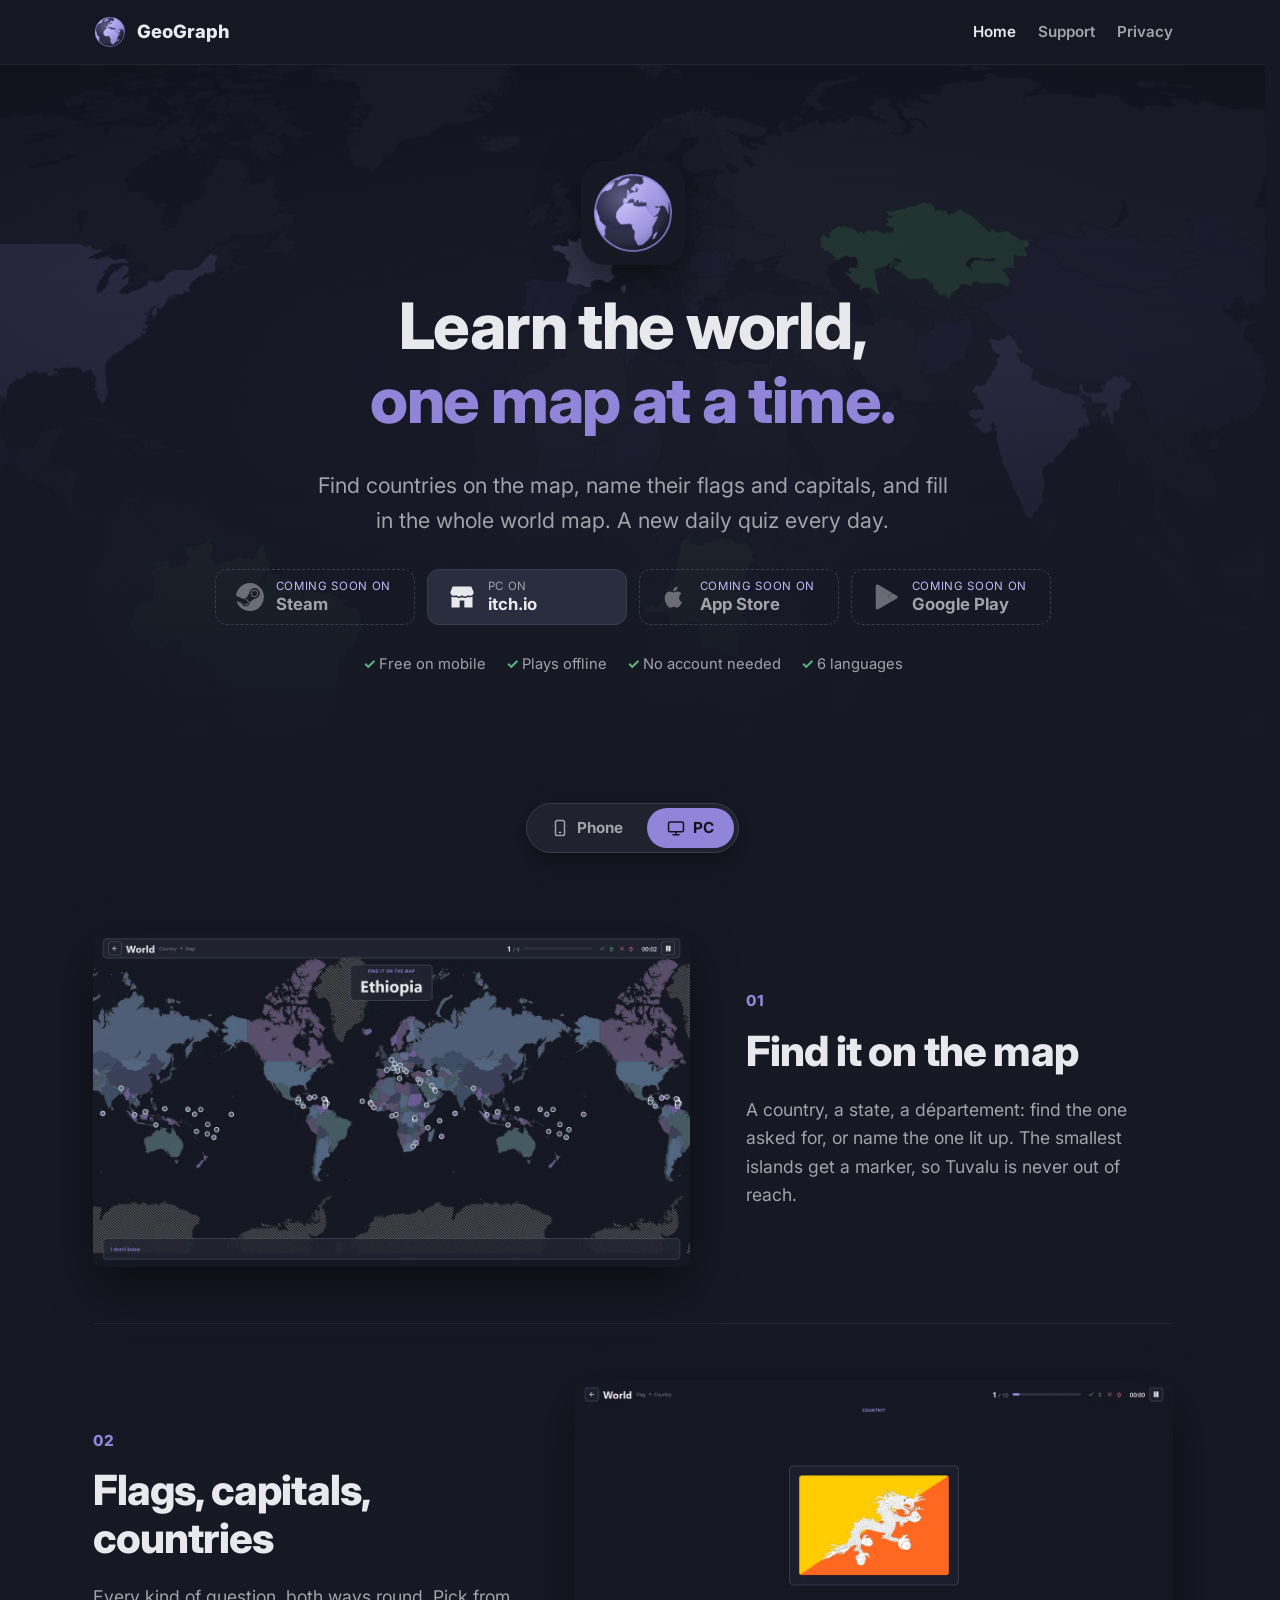
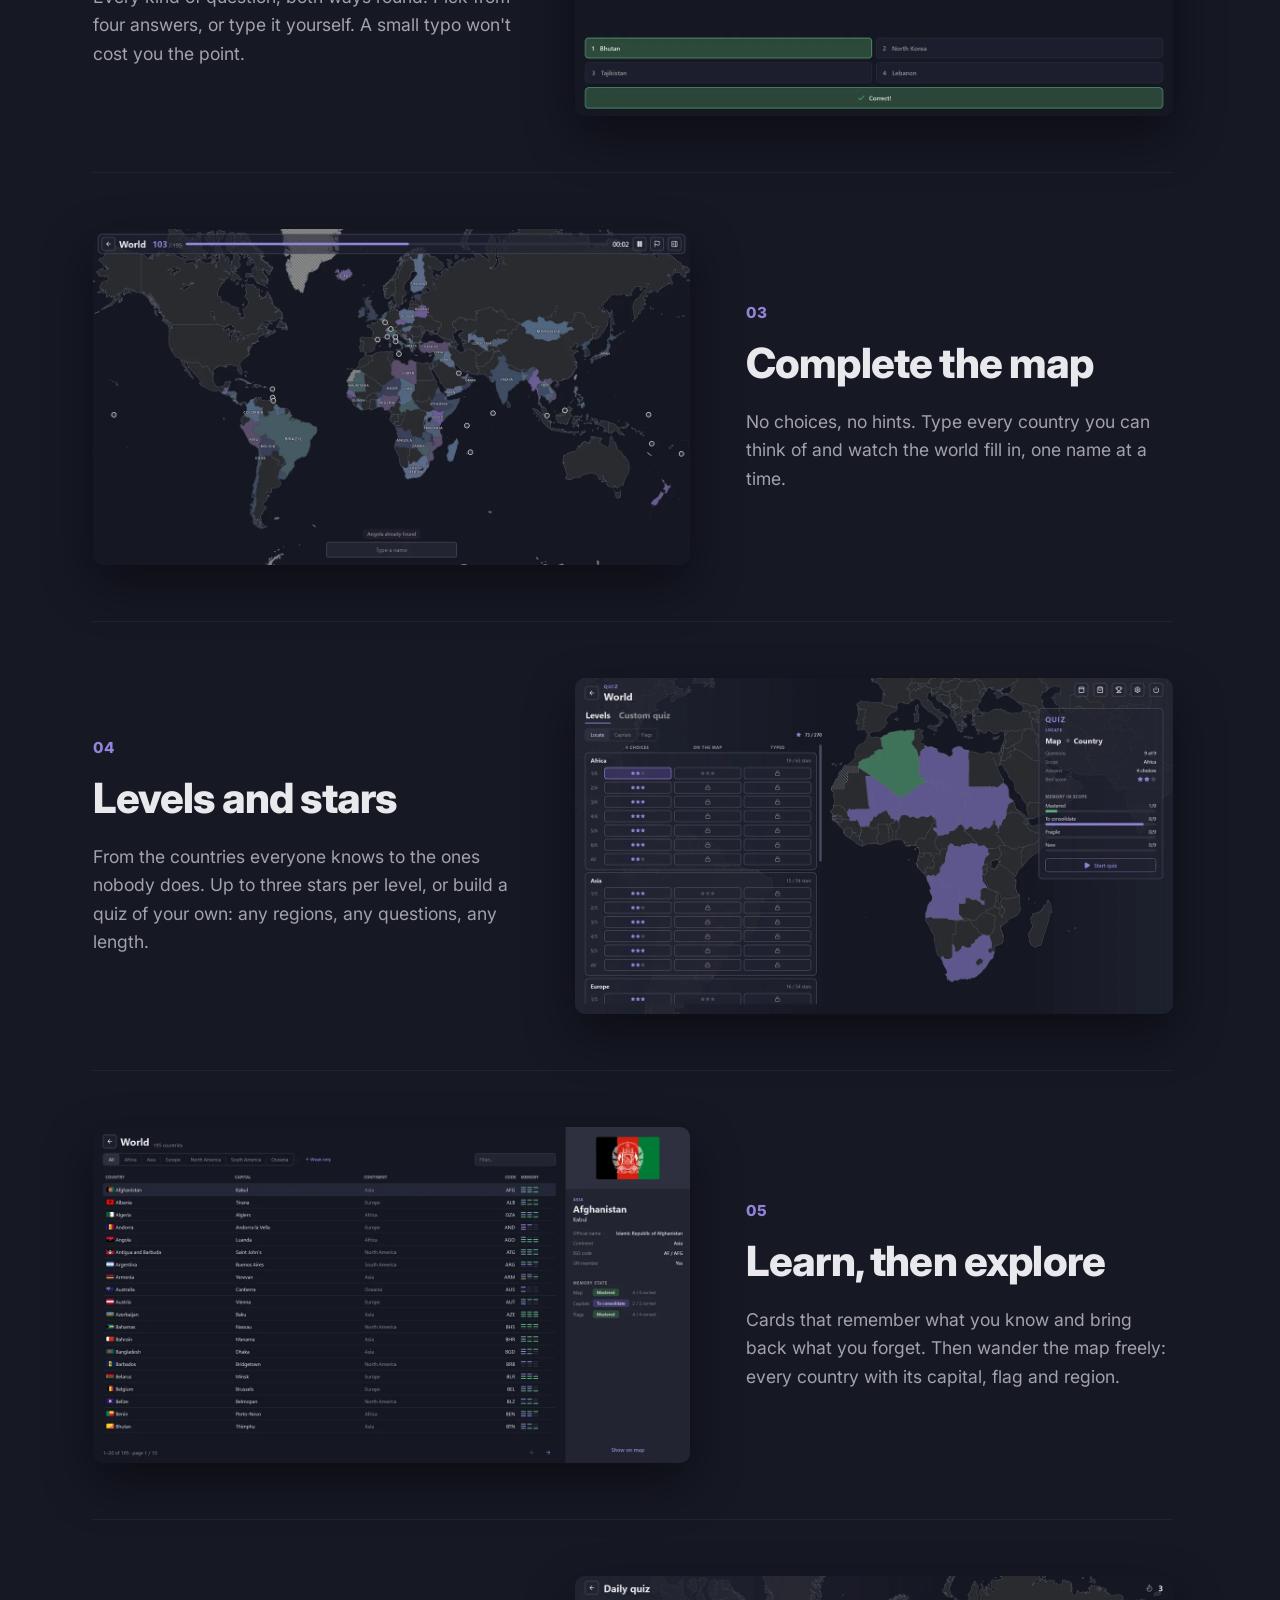
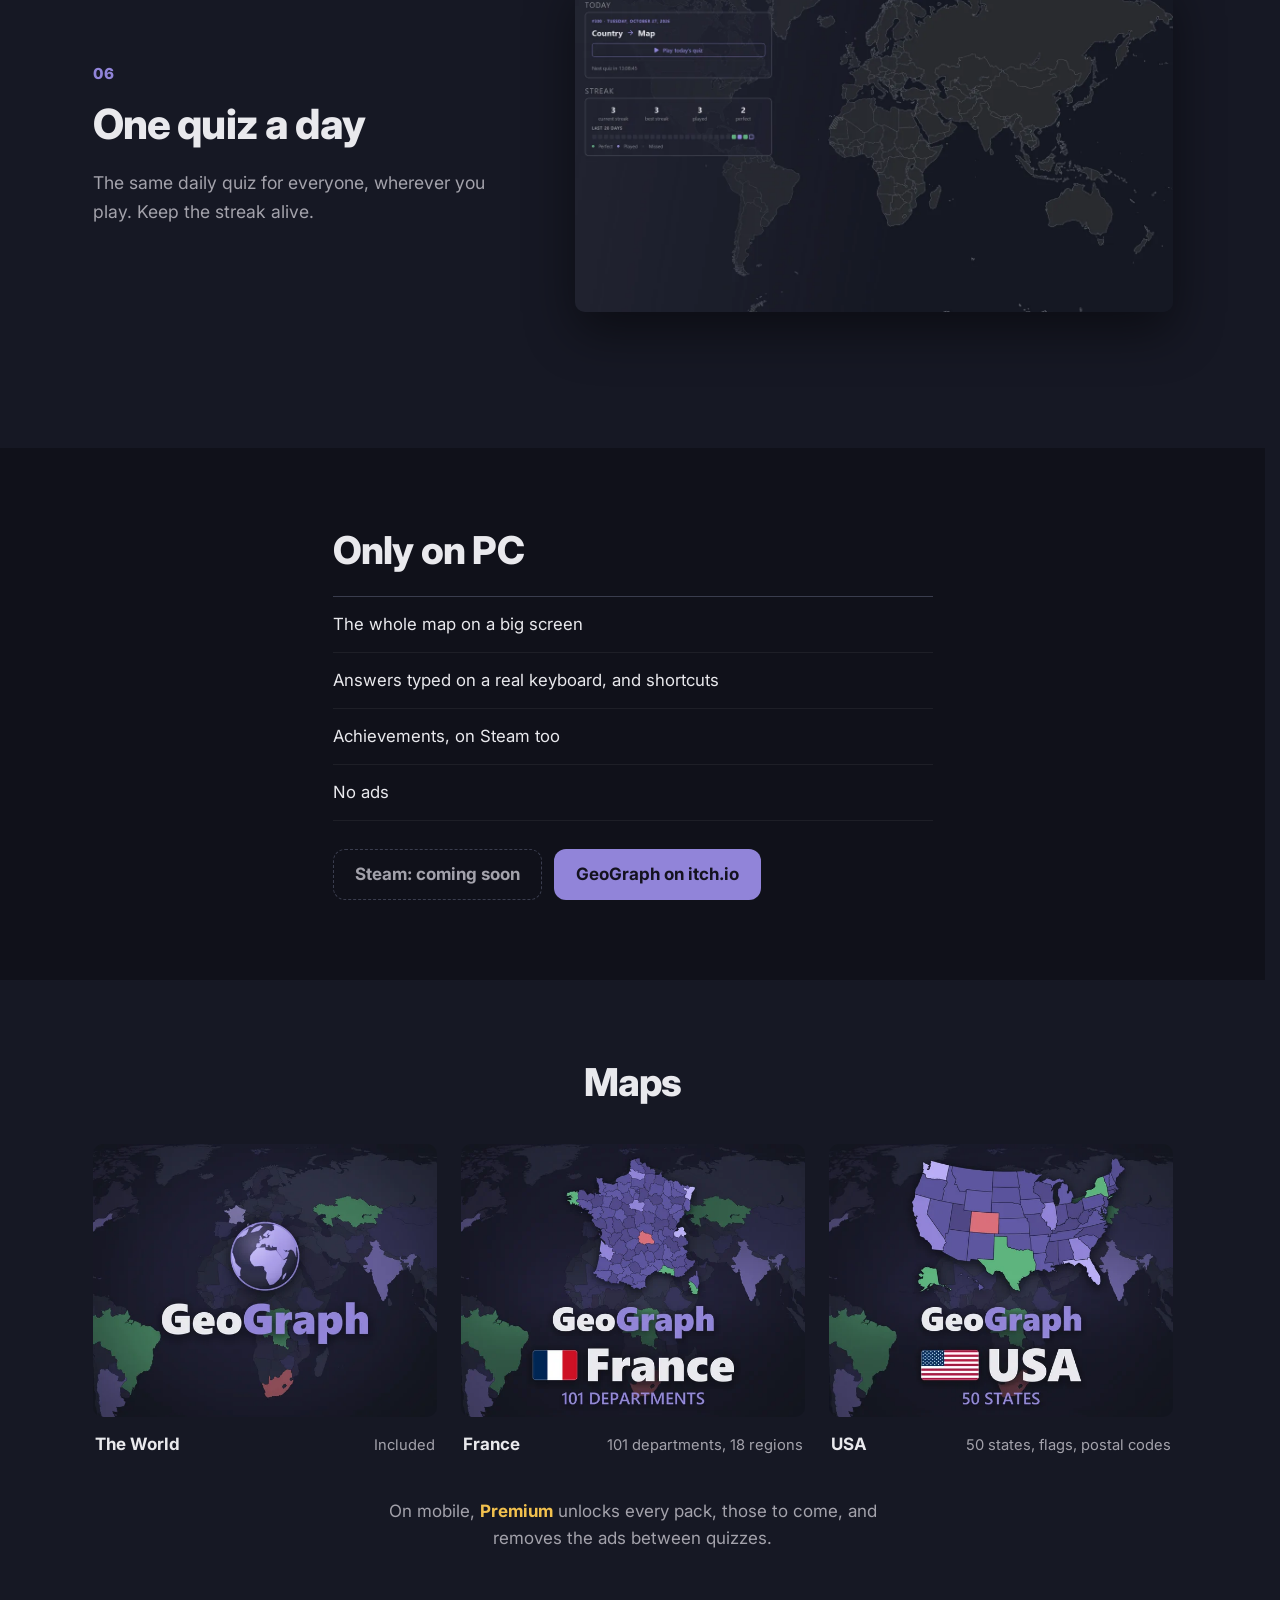
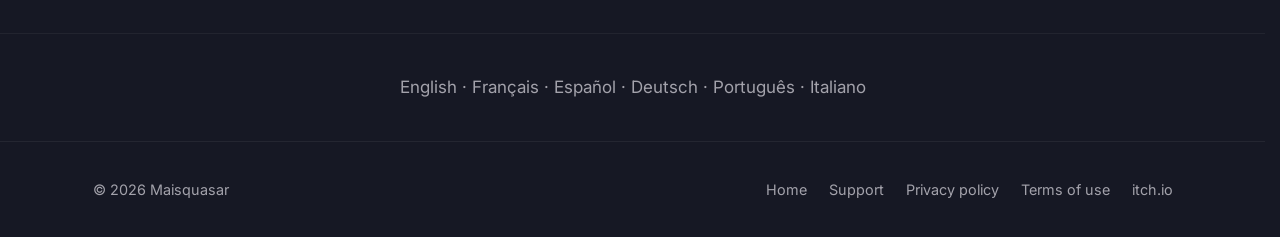
==== index.html @ 3bd350b2 "[Add] Website: home, support, privacy, terms and 404 pages, store buttons read from assets/data/plat" ====
<!doctype html>
<html lang="en" data-view="phone">
<head>
  <meta charset="utf-8">
  <meta name="viewport" content="width=device-width, initial-scale=1">
  <title>GeoGraph: Geography Quiz</title>
  <meta name="description" content="GeoGraph is a geography quiz game: find countries on the map, name their flags and capitals, and fill in the whole world map. On iPhone, iPad, Android and PC.">
  <link rel="canonical" href="https://geograph-game.github.io/">
  <meta property="og:type" content="website">
  <meta property="og:title" content="GeoGraph: Geography Quiz">
  <meta property="og:description" content="Find countries on the map, name their flags and capitals, and fill in the whole world map. A new daily quiz every day!">
  <meta property="og:url" content="https://geograph-game.github.io/">
  <meta property="og:image" content="https://geograph-game.github.io/assets/img/og.png">
  <meta name="twitter:card" content="summary_large_image">
  <meta name="theme-color" content="#161824">
  <link rel="icon" href="assets/img/icon.svg" type="image/svg+xml">
  <link rel="icon" href="assets/img/icon-32.png" sizes="32x32" type="image/png">
  <link rel="apple-touch-icon" href="assets/img/icon-180.png">
  <link rel="preconnect" href="https://fonts.googleapis.com">
  <link rel="preconnect" href="https://fonts.gstatic.com" crossorigin>
  <link href="https://fonts.googleapis.com/css2?family=Inter:wght@400;600;700;800&display=swap" rel="stylesheet">
  <link rel="stylesheet" href="assets/css/style.css">
  <script>
    (function () {
      var v;
      try { v = localStorage.getItem("view"); } catch (e) {}
      if (v !== "phone" && v !== "pc") v = matchMedia("(pointer: coarse)").matches ? "phone" : "pc";
      document.documentElement.dataset.view = v;
    })();
  </script>
  <script type="application/ld+json">
  {
    "@context": "https://schema.org",
    "@type": "SoftwareApplication",
    "name": "GeoGraph: Geography Quiz",
    "applicationCategory": "EducationalApplication",
    "operatingSystem": "iOS, Android, Windows",
    "offers": { "@type": "Offer", "price": "0", "priceCurrency": "USD" },
    "author": { "@type": "Person", "name": "Maisquasar" }
  }
  </script>
</head>
<body>

<header class="site-header">
  <div class="wrap">
    <a class="brand" href="index.html"><img src="assets/img/icon.svg" alt="" width="34" height="34">GeoGraph</a>
    <nav class="nav">
      <a href="index.html" aria-current="page">Home</a>
      <a href="support.html">Support</a>
      <a href="privacy.html">Privacy</a>
    </nav>
  </div>
</header>

<main>
  <section class="hero">
    <div class="wrap">
      <img class="hero-icon" src="assets/img/icon-512.png" alt="GeoGraph icon" width="104" height="104">
      <h1>Learn the world,<br><span class="accent">one map at a time.</span></h1>
      <p class="lead">Find countries on the map, name their flags and capitals, and fill in the whole world map. A new daily quiz every day.</p>
      <div class="stores">
        <a class="store-btn soon" data-platform="appstore" aria-disabled="true">
          <svg viewBox="0 0 24 24" aria-hidden="true"><path d="M16.37 12.6c-.02-2.3 1.88-3.4 1.96-3.46-1.07-1.56-2.73-1.78-3.32-1.8-1.41-.14-2.76.83-3.48.83-.72 0-1.82-.81-3-.79-1.54.02-2.96.9-3.76 2.28-1.6 2.78-.41 6.9 1.15 9.16.76 1.1 1.67 2.34 2.86 2.3 1.15-.05 1.58-.74 2.97-.74 1.38 0 1.77.74 2.98.72 1.23-.02 2.01-1.12 2.76-2.23.87-1.28 1.23-2.52 1.25-2.58-.03-.01-2.4-.92-2.42-3.65zM14.1 5.86c.63-.77 1.06-1.83.94-2.89-.91.04-2.01.61-2.67 1.37-.58.67-1.1 1.76-.96 2.8 1.02.08 2.06-.52 2.69-1.28z"/></svg>
          <span><small data-soon="Coming soon on" data-live="Download on the">Coming soon on</small><strong>App Store</strong></span>
        </a>
        <a class="store-btn soon" data-platform="googleplay" aria-disabled="true">
          <svg viewBox="0 0 24 24" aria-hidden="true"><path d="M3.6 1.8c-.3.3-.4.7-.4 1.2v18c0 .5.1.9.4 1.2l.1.1L13.8 12.2v-.2L3.7 1.7l-.1.1zm13.6 13.8-3.4-3.4v-.2l3.4-3.4.1.1 4 2.3c1.1.6 1.1 1.7 0 2.3l-4 2.3h-.1zm-.1.1L13.7 12.3 3.6 22.3c.4.4 1 .4 1.7.1l11.8-6.7M17.1 8.3 5.3 1.6c-.7-.4-1.3-.3-1.7.1l10.1 10.1 3.4-3.5z"/></svg>
          <span><small data-soon="Coming soon on" data-live="Get it on">Coming soon on</small><strong>Google Play</strong></span>
        </a>
        <a class="store-btn steam soon" data-platform="steam" aria-disabled="true">
          <svg viewBox="0 0 24 24" aria-hidden="true"><path d="M11.98 0C5.67 0 .5 4.86 0 11.03l6.44 2.66a3.4 3.4 0 0 1 1.91-.59h.19l2.87-4.15v-.06a4.53 4.53 0 1 1 4.53 4.53h-.1l-4.08 2.92v.16a3.4 3.4 0 0 1-6.73.68L.43 15.37A12 12 0 1 0 11.98 0zM7.54 18.21l-1.47-.61a2.55 2.55 0 1 0 1.4-3.5l1.52.63a1.88 1.88 0 1 1-1.45 3.47zm11.4-9.3a3.02 3.02 0 1 0-6.04 0 3.02 3.02 0 0 0 6.04 0zm-5.28 0a2.27 2.27 0 1 1 4.54 0 2.27 2.27 0 0 1-4.54 0z"/></svg>
          <span><small data-soon="Coming soon on" data-live="PC on">Coming soon on</small><strong>Steam</strong></span>
        </a>
        <a class="store-btn itch" data-platform="itch" href="https://maisquasar.itch.io/geograph">
          <svg viewBox="0 0 24 24" aria-hidden="true"><path d="M4 3h16l2 5a3 3 0 0 1-5 2.2A3 3 0 0 1 12 10.2 3 3 0 0 1 7 10.2 3 3 0 0 1 2 8l2-5zm-1 8.5a4.9 4.9 0 0 0 4 .5 4.9 4.9 0 0 0 5 .3 4.9 4.9 0 0 0 5-.3 4.9 4.9 0 0 0 4-.5V21H3v-9.5zM10 15v6h4v-6h-4z"/></svg>
          <span><small data-soon="Coming soon on" data-live="PC on">PC on</small><strong>itch.io</strong></span>
        </a>
      </div>
      <div class="badges">
        <span>Free on mobile</span>
        <span>Plays offline</span>
        <span>No account needed</span>
        <span>6 languages</span>
      </div>
    </div>
  </section>

  <section id="features" class="showcase">
    <div class="view-bar">
      <div class="view-switch" role="group" aria-label="Show the game on">
        <button type="button" data-set-view="phone" aria-pressed="true">
          <svg viewBox="0 0 24 24" aria-hidden="true"><rect x="6" y="2" width="12" height="20" rx="2.5"/><path d="M11 18h2"/></svg>Phone
        </button>
        <button type="button" data-set-view="pc" aria-pressed="false">
          <svg viewBox="0 0 24 24" aria-hidden="true"><rect x="2" y="4" width="20" height="13" rx="2"/><path d="M8 21h8M12 17v4"/></svg>PC
        </button>
      </div>
    </div>
    <div class="wrap">
      <article class="row">
        <figure>
          <img class="v-phone" src="assets/img/shots/phone_map.webp" alt="Map quiz on a phone: find Jamaica" width="480" height="959" loading="lazy">
          <img class="v-pc" src="assets/img/shots/pc_map.webp" alt="Map quiz on PC" width="1280" height="720" loading="lazy">
        </figure>
        <div>
          <span class="num">01</span>
          <h2>Find it on the map</h2>
          <p>A country, a state, a département: find the one asked for, or name the one lit up. The smallest islands get a marker, so Tuvalu is never out of reach.<span class="v-phone"> Pan and pinch as you like.</span></p>
        </div>
      </article>
      <article class="row">
        <figure>
          <img class="v-phone" src="assets/img/shots/phone_flag.webp" alt="Flag question answered right on a phone" width="480" height="959" loading="lazy">
          <img class="v-pc" src="assets/img/shots/pc_flag.webp" alt="Flag question on PC" width="1280" height="720" loading="lazy">
        </figure>
        <div>
          <span class="num">02</span>
          <h2>Flags, capitals, countries</h2>
          <p>Every kind of question, both ways round. Pick from four answers, or type it yourself. A small typo won't cost you the point.</p>
        </div>
      </article>
      <article class="row">
        <figure>
          <img class="v-phone" src="assets/img/shots/phone_complete.webp" alt="Complete the map on a phone" width="480" height="959" loading="lazy">
          <img class="v-pc" src="assets/img/shots/pc_complete.webp" alt="Complete the map on PC, about half of the world found" width="1280" height="720" loading="lazy">
        </figure>
        <div>
          <span class="num">03</span>
          <h2>Complete the map</h2>
          <p>No choices, no hints. Type every country you can think of and watch the world fill in, one name at a time.</p>
        </div>
      </article>
      <article class="row">
        <figure>
          <img class="v-phone" src="assets/img/shots/phone_levels.webp" alt="Levels and their stars on a phone" width="480" height="959" loading="lazy">
          <img class="v-pc" src="assets/img/shots/pc_levels.webp" alt="Levels and their stars on PC" width="1280" height="720" loading="lazy">
        </figure>
        <div>
          <span class="num">04</span>
          <h2>Levels and stars</h2>
          <p>From the countries everyone knows to the ones nobody does. Up to three stars per level, or build a quiz of your own: any regions, any questions, any length.</p>
        </div>
      </article>
      <article class="row">
        <figure>
          <img class="v-phone" src="assets/img/shots/phone_learn.webp" alt="Learn cards on a phone" width="480" height="959" loading="lazy">
          <img class="v-pc" src="assets/img/shots/pc_learn.webp" alt="Learn cards on PC" width="1280" height="720" loading="lazy">
        </figure>
        <div>
          <span class="num">05</span>
          <h2>Learn, then explore</h2>
          <p>Cards that remember what you know and bring back what you forget. Then wander the map freely: every country with its capital, flag and region.</p>
        </div>
      </article>
      <article class="row">
        <figure>
          <img class="v-phone" src="assets/img/shots/phone_daily.webp" alt="Daily quiz on a phone" width="480" height="959" loading="lazy">
          <img class="v-pc" src="assets/img/shots/pc_daily.webp" alt="Daily quiz on PC" width="1280" height="720" loading="lazy">
        </figure>
        <div>
          <span class="num">06</span>
          <h2>One quiz a day</h2>
          <p>The same daily quiz for everyone, wherever you play. Keep the streak alive.<span class="v-phone"> Get a reminder each day and share your score.</span></p>
        </div>
      </article>
    </div>
  </section>

  <section class="alt" id="platforms">
    <div class="wrap only">
      <div class="v-phone">
        <h2>Only on your phone</h2>
        <ul>
          <li>XP for every right answer, ranks from Tourist to Living Atlas</li>
          <li>Daily quiz reminder and score sharing</li>
          <li>Portrait or landscape, one thumb</li>
          <li>Free to play, Premium to remove the ads</li>
        </ul>
        <p class="avail" data-mobile-avail>iPhone, iPad and Android. Coming soon.</p>
      </div>
      <div class="v-pc">
        <h2>Only on PC</h2>
        <ul>
          <li>The whole map on a big screen</li>
          <li>Answers typed on a real keyboard, and shortcuts</li>
          <li>Achievements, on Steam too</li>
          <li>No ads</li>
        </ul>
        <div class="pc-stores">
          <a class="btn soon" data-platform="steam" aria-disabled="true" data-soon="Steam: coming soon" data-live="GeoGraph on Steam">Steam: coming soon</a>
          <a class="btn" data-platform="itch" href="https://maisquasar.itch.io/geograph" data-soon="itch.io: coming soon" data-live="GeoGraph on itch.io">GeoGraph on itch.io</a>
        </div>
      </div>
    </div>
  </section>

  <section id="maps">
    <div class="wrap">
      <h2 class="center">Maps</h2>
      <div class="maps">
        <figure>
          <img src="assets/img/map_world.webp" alt="The World" width="630" height="500" loading="lazy">
          <figcaption><strong>The World</strong><span>Included</span></figcaption>
        </figure>
        <figure>
          <img src="assets/img/map_france.webp" alt="France pack" width="630" height="500" loading="lazy">
          <figcaption><strong>France</strong><span>101 departments, 18 regions</span></figcaption>
        </figure>
        <figure>
          <img src="assets/img/map_usa.webp" alt="USA pack" width="630" height="500" loading="lazy">
          <figcaption><strong>USA</strong><span>50 states, flags, postal codes</span></figcaption>
        </figure>
      </div>
      <p class="maps-foot">On mobile, <strong>Premium</strong> unlocks every pack, those to come, and removes the ads between quizzes.</p>
    </div>
  </section>

  <section class="langs">
    <div class="wrap">
      <p>English · Français · Español · Deutsch · Português · Italiano</p>
    </div>
  </section>
</main>

<footer class="site-footer">
  <div class="wrap">
    <span>© 2026 Maisquasar</span>
    <nav>
      <a href="index.html">Home</a>
      <a href="support.html">Support</a>
      <a href="privacy.html">Privacy policy</a>
      <a href="terms.html">Terms of use</a>
      <a data-platform="appstore" data-hide-soon hidden>App Store</a>
      <a data-platform="googleplay" data-hide-soon hidden>Google Play</a>
      <a data-platform="steam" data-hide-soon hidden>Steam</a>
      <a data-platform="itch" data-hide-soon href="https://maisquasar.itch.io/geograph">itch.io</a>
    </nav>
  </div>
</footer>

<script src="assets/js/site.js"></script>
</body>
</html>
---- assets/css/style.css ----
:root {
  --bg: #161824;
  --bg-deep: #10111a;
  --card: #222431;
  --card-raised: #2a2d3e;
  --border: #3a3d4e;
  --primary: #9184d9;
  --primary-light: #c2b8f7;
  --primary-dim: #3d3766;
  --success: #5db37e;
  --danger: #d9707a;
  --star: #f2c14e;
  --xp: #5cc8f2;
  --text: #e9e9ed;
  --text-dim: #a3a2ab;
  --radius: 16px;
  --max: 1120px;
  color-scheme: dark;
}

* { box-sizing: border-box; }

/* Same frame on every page: the scrollbar space is always kept, so the header
   does not shift between long and short pages, and the footer sits at the
   bottom of the window even when the page is short. */
html { scroll-behavior: smooth; scrollbar-gutter: stable; }

body {
  margin: 0;
  background: var(--bg);
  color: var(--text);
  font-family: "Inter", system-ui, -apple-system, "Segoe UI", Roboto, sans-serif;
  font-size: 17px;
  line-height: 1.6;
  -webkit-font-smoothing: antialiased;
  min-height: 100vh;
  min-height: 100dvh;
  display: flex;
  flex-direction: column;
}
body > main { flex: 1 0 auto; }

img { max-width: 100%; height: auto; display: block; }

a { color: var(--primary-light); text-decoration-thickness: 1px; text-underline-offset: 3px; }
a:hover { color: #fff; }

h1, h2, h3 { line-height: 1.15; letter-spacing: -0.02em; margin: 0 0 0.5em; }
h1 { font-size: clamp(2.4rem, 6vw, 4rem); font-weight: 800; }
h2 { font-size: clamp(1.7rem, 3.5vw, 2.4rem); font-weight: 800; }
h3 { font-size: 1.15rem; font-weight: 700; }

.wrap { width: 100%; max-width: var(--max); margin: 0 auto; padding: 0 20px; }

.accent { color: var(--primary); }

.site-header {
  position: sticky; top: 0; z-index: 10;
  flex: none;
  background: rgba(22, 24, 36, 0.85);
  backdrop-filter: blur(12px);
  -webkit-backdrop-filter: blur(12px);
  border-bottom: 1px solid rgba(255, 255, 255, 0.06);
}
.site-header .wrap { display: flex; align-items: center; gap: 24px; height: 64px; }
.brand { display: flex; align-items: center; gap: 10px; color: var(--text); text-decoration: none; font-weight: 800; font-size: 1.15rem; }
.brand img { width: 34px; height: 34px; }
.nav { display: flex; gap: 22px; margin-left: auto; }
.nav a { color: var(--text-dim); text-decoration: none; font-weight: 600; font-size: 0.95rem; }
.nav a:hover, .nav a[aria-current="page"] { color: var(--text); }
@media (max-width: 640px) {
  .nav { gap: 14px; }
}

.hero {
  position: relative;
  overflow: hidden;
  padding: 96px 0 72px;
  text-align: center;
  background: var(--bg-deep);
}
.hero::before {
  content: "";
  position: absolute; inset: 0;
  background: url("../img/hero.webp") center / cover no-repeat;
  opacity: 0.55;
}
.hero::after {
  content: "";
  position: absolute; inset: 0;
  background: linear-gradient(180deg, rgba(16, 17, 26, 0.35) 0%, rgba(22, 24, 36, 0.85) 70%, var(--bg) 100%);
}
.hero .wrap { position: relative; z-index: 1; }
.hero-icon { width: 104px; height: 104px; margin: 0 auto 24px; border-radius: 24px; box-shadow: 0 12px 40px rgba(0, 0, 0, 0.5); }
.hero p.lead { font-size: clamp(1.1rem, 2.2vw, 1.35rem); color: var(--text-dim); max-width: 640px; margin: 0 auto 32px; }

.stores { display: flex; flex-wrap: wrap; gap: 12px; justify-content: center; }
.store-btn {
  display: inline-flex; align-items: center; gap: 12px;
  min-width: 200px; padding: 10px 20px;
  border-radius: 12px;
  background: var(--card-raised);
  border: 1px solid var(--border);
  color: var(--text); text-decoration: none;
  transition: transform 0.15s, border-color 0.15s, background 0.15s;
}
.store-btn:hover { transform: translateY(-2px); border-color: var(--primary); color: var(--text); }
.store-btn svg { width: 28px; height: 28px; flex: none; fill: currentColor; }
.store-btn span { display: flex; flex-direction: column; text-align: left; line-height: 1.2; }
.store-btn small { font-size: 0.72rem; color: var(--text-dim); text-transform: uppercase; letter-spacing: 0.06em; }
.store-btn strong { font-size: 1.05rem; }
.store-btn.soon { pointer-events: none; background: transparent; border-style: dashed; color: var(--text-dim); }
.store-btn.soon svg { opacity: 0.6; }
.store-btn.soon small { color: var(--primary-light); }

.badges { margin-top: 28px; display: flex; flex-wrap: wrap; gap: 8px 20px; justify-content: center; color: var(--text-dim); font-size: 0.92rem; }
.badges span::before { content: "✓ "; color: var(--success); font-weight: 700; }

section { padding: 80px 0; }
.section-head { text-align: center; max-width: 680px; margin: 0 auto 48px; }
.section-head p { color: var(--text-dim); margin: 0; }
.alt { background: var(--bg-deep); }

.page { padding: 56px 0 80px; }
.prose { max-width: 760px; margin: 0 auto; }
.prose h1 { font-size: clamp(2rem, 5vw, 2.8rem); }
.prose h2 { font-size: 1.45rem; margin-top: 2.2em; }
.prose h3 { margin-top: 1.6em; }
.prose p, .prose li { color: #d3d2da; }
.prose ul { padding-left: 1.3em; }
.prose li { margin: 0.35em 0; }
.prose .meta { color: var(--text-dim); font-size: 0.95rem; }
.prose table { width: 100%; border-collapse: collapse; margin: 1em 0; font-size: 0.93rem; }
.prose th, .prose td { text-align: left; padding: 10px 12px; border-bottom: 1px solid var(--border); vertical-align: top; }
.prose th { color: var(--text); }
.table-scroll { overflow-x: auto; }
.lang-switch { display: flex; gap: 8px; margin: 0 0 32px; }
.lang-switch a { padding: 6px 14px; border-radius: 99px; background: var(--card); text-decoration: none; font-weight: 600; font-size: 0.9rem; color: var(--text-dim); }
.lang-switch a:hover { color: var(--text); }
.callout { background: var(--card); border-left: 3px solid var(--primary); border-radius: 8px; padding: 16px 20px; margin: 1.5em 0; }
.callout p { margin: 0; }

details { background: var(--card); border-radius: 12px; padding: 4px 20px; margin: 10px 0; border: 1px solid rgba(255, 255, 255, 0.05); }
details[open] { padding-bottom: 14px; }
summary { cursor: pointer; font-weight: 700; padding: 14px 0; list-style: none; }
summary::-webkit-details-marker { display: none; }
summary::after { content: "+"; float: right; color: var(--primary); font-weight: 800; }
details[open] summary::after { content: "−"; }

.contact-card { background: linear-gradient(135deg, var(--primary-dim), var(--card)); border-radius: var(--radius); padding: 28px; margin: 32px 0; }
.contact-card p { margin: 0 0 16px; }
.btn { display: inline-block; padding: 12px 22px; border-radius: 12px; background: var(--primary); color: #14121f; font-weight: 700; text-decoration: none; }
.btn:hover { background: var(--primary-light); color: #14121f; }

.site-footer { border-top: 1px solid rgba(255, 255, 255, 0.06); padding: 36px 0; color: var(--text-dim); font-size: 0.9rem; }
.site-footer .wrap { display: flex; flex-wrap: wrap; gap: 16px 28px; align-items: center; }
.site-footer nav { display: flex; flex-wrap: wrap; gap: 8px 22px; margin-left: auto; }
.site-footer a { color: var(--text-dim); text-decoration: none; }
.site-footer a:hover { color: var(--text); }


.center { text-align: center; }

.showcase { padding-top: 40px; }
html[data-view="phone"] .v-pc,
html[data-view="pc"] .v-phone { display: none !important; }

.view-bar {
  position: sticky; top: 64px; z-index: 5;
  display: flex; justify-content: center;
  padding: 14px 0;
  margin-bottom: 8px;
}
.view-switch {
  display: inline-flex; padding: 4px; gap: 4px;
  background: rgba(34, 36, 49, 0.92);
  border: 1px solid var(--border);
  border-radius: 99px;
  backdrop-filter: blur(10px);
  -webkit-backdrop-filter: blur(10px);
  box-shadow: 0 8px 24px rgba(0, 0, 0, 0.35);
}
.view-switch button {
  display: inline-flex; align-items: center; gap: 8px;
  padding: 8px 20px;
  border: 0; border-radius: 99px;
  background: transparent; color: var(--text-dim);
  font: inherit; font-weight: 700; font-size: 0.95rem;
  cursor: pointer;
  transition: background 0.15s, color 0.15s;
}
.view-switch button:hover { color: var(--text); }
.view-switch button[aria-pressed="true"] { background: var(--primary); color: #14121f; }
.view-switch svg { width: 18px; height: 18px; fill: none; stroke: currentColor; stroke-width: 2; stroke-linecap: round; stroke-linejoin: round; }

.row {
  display: grid;
  grid-template-columns: minmax(0, 5fr) minmax(0, 6fr);
  gap: 72px;
  align-items: center;
  padding: 56px 0;
  border-bottom: 1px solid rgba(255, 255, 255, 0.05);
}
html[data-view="pc"] .row { grid-template-columns: minmax(0, 7fr) minmax(0, 5fr); gap: 56px; }
html[data-view="pc"] .row:nth-child(even) { grid-template-columns: minmax(0, 5fr) minmax(0, 7fr); }
.row:last-child { border-bottom: 0; }
.row figure { margin: 0; display: flex; justify-content: center; }
.row:nth-child(even) figure { order: 2; }
.row img.v-phone { width: 100%; max-width: 340px; border-radius: 36px; }
.row img.v-pc { width: 100%; border-radius: 10px; box-shadow: 0 20px 50px rgba(0, 0, 0, 0.45); }
.row .num { display: block; font-weight: 800; font-size: 0.95rem; color: var(--primary); letter-spacing: 0.1em; margin-bottom: 14px; }
.row h2 { font-size: clamp(1.8rem, 3.6vw, 2.6rem); }
.row p { color: var(--text-dim); font-size: 1.1rem; max-width: 460px; margin: 0; }
@media (max-width: 760px) {
  .row, html[data-view="pc"] .row, html[data-view="pc"] .row:nth-child(even) { grid-template-columns: 1fr; gap: 32px; padding: 44px 0; }
  .row:nth-child(even) figure { order: 0; }
  .row img.v-phone { max-width: 260px; }
}

.only { max-width: 640px; }
.only ul { list-style: none; padding: 0; margin: 24px 0 28px; border-top: 1px solid var(--border); }
.only li { padding: 14px 0; border-bottom: 1px solid rgba(255, 255, 255, 0.06); font-size: 1.05rem; }
.only .avail { color: var(--text-dim); margin: 0; }

html[data-view="pc"] .store-btn.steam { order: -1; }

.maps { display: grid; grid-template-columns: repeat(3, 1fr); gap: 24px; margin-top: 40px; }
.maps figure { margin: 0; }
.maps img { border-radius: 10px; aspect-ratio: 63 / 50; object-fit: cover; width: 100%; }
.maps figcaption { display: flex; justify-content: space-between; align-items: baseline; gap: 12px; padding: 14px 2px 0; }
.maps figcaption span { color: var(--text-dim); font-size: 0.92rem; text-align: right; }
.maps-foot { text-align: center; color: var(--text-dim); margin: 40px auto 0; max-width: 560px; }
.maps-foot strong { color: var(--star); }
@media (max-width: 760px) { .maps { grid-template-columns: 1fr; } }

.langs { padding: 40px 0; text-align: center; color: var(--text-dim); border-top: 1px solid rgba(255, 255, 255, 0.05); }
.langs p { margin: 0; }
section[id] { scroll-margin-top: 64px; }
.pc-stores { display: flex; flex-wrap: wrap; gap: 12px; }
html[data-view="pc"] .store-btn.itch { order: -1; }
.btn.soon { pointer-events: none; background: transparent; color: var(--text-dim); border: 1px dashed var(--border); padding: 11px 21px; }
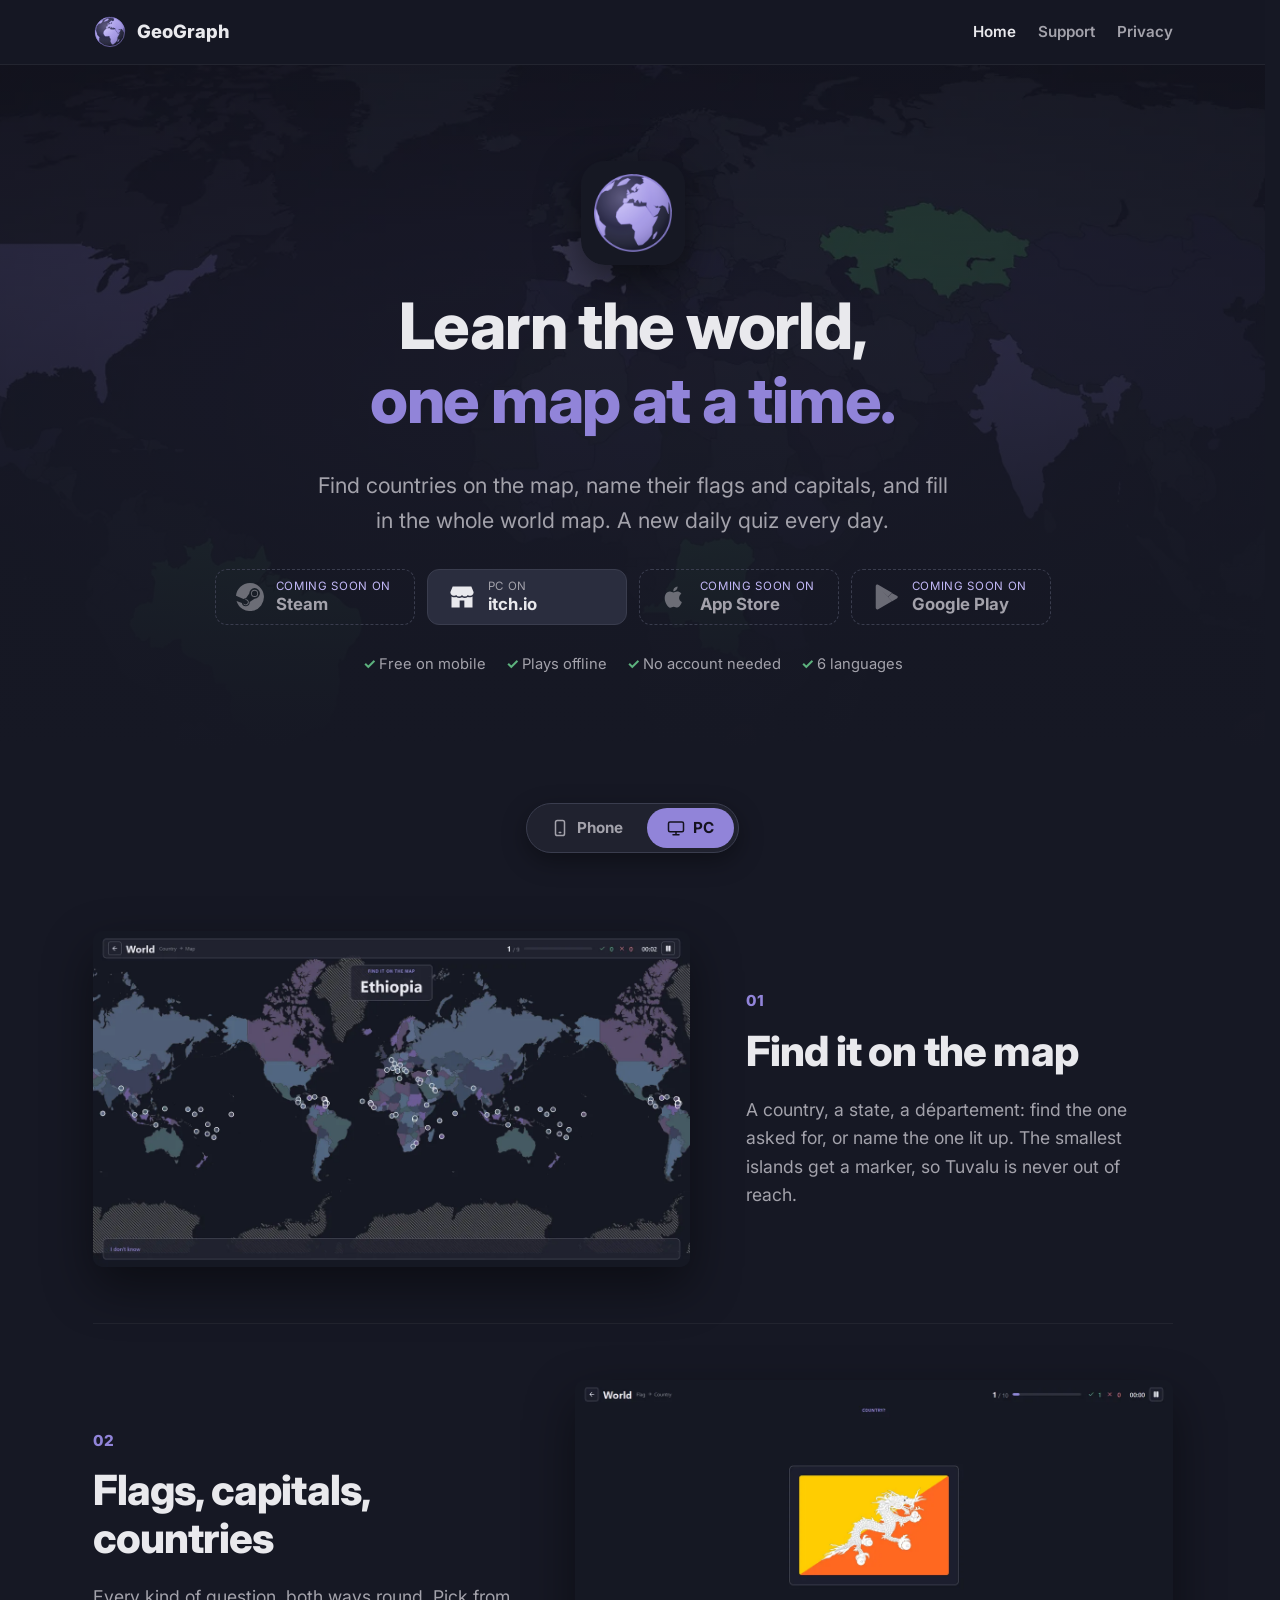
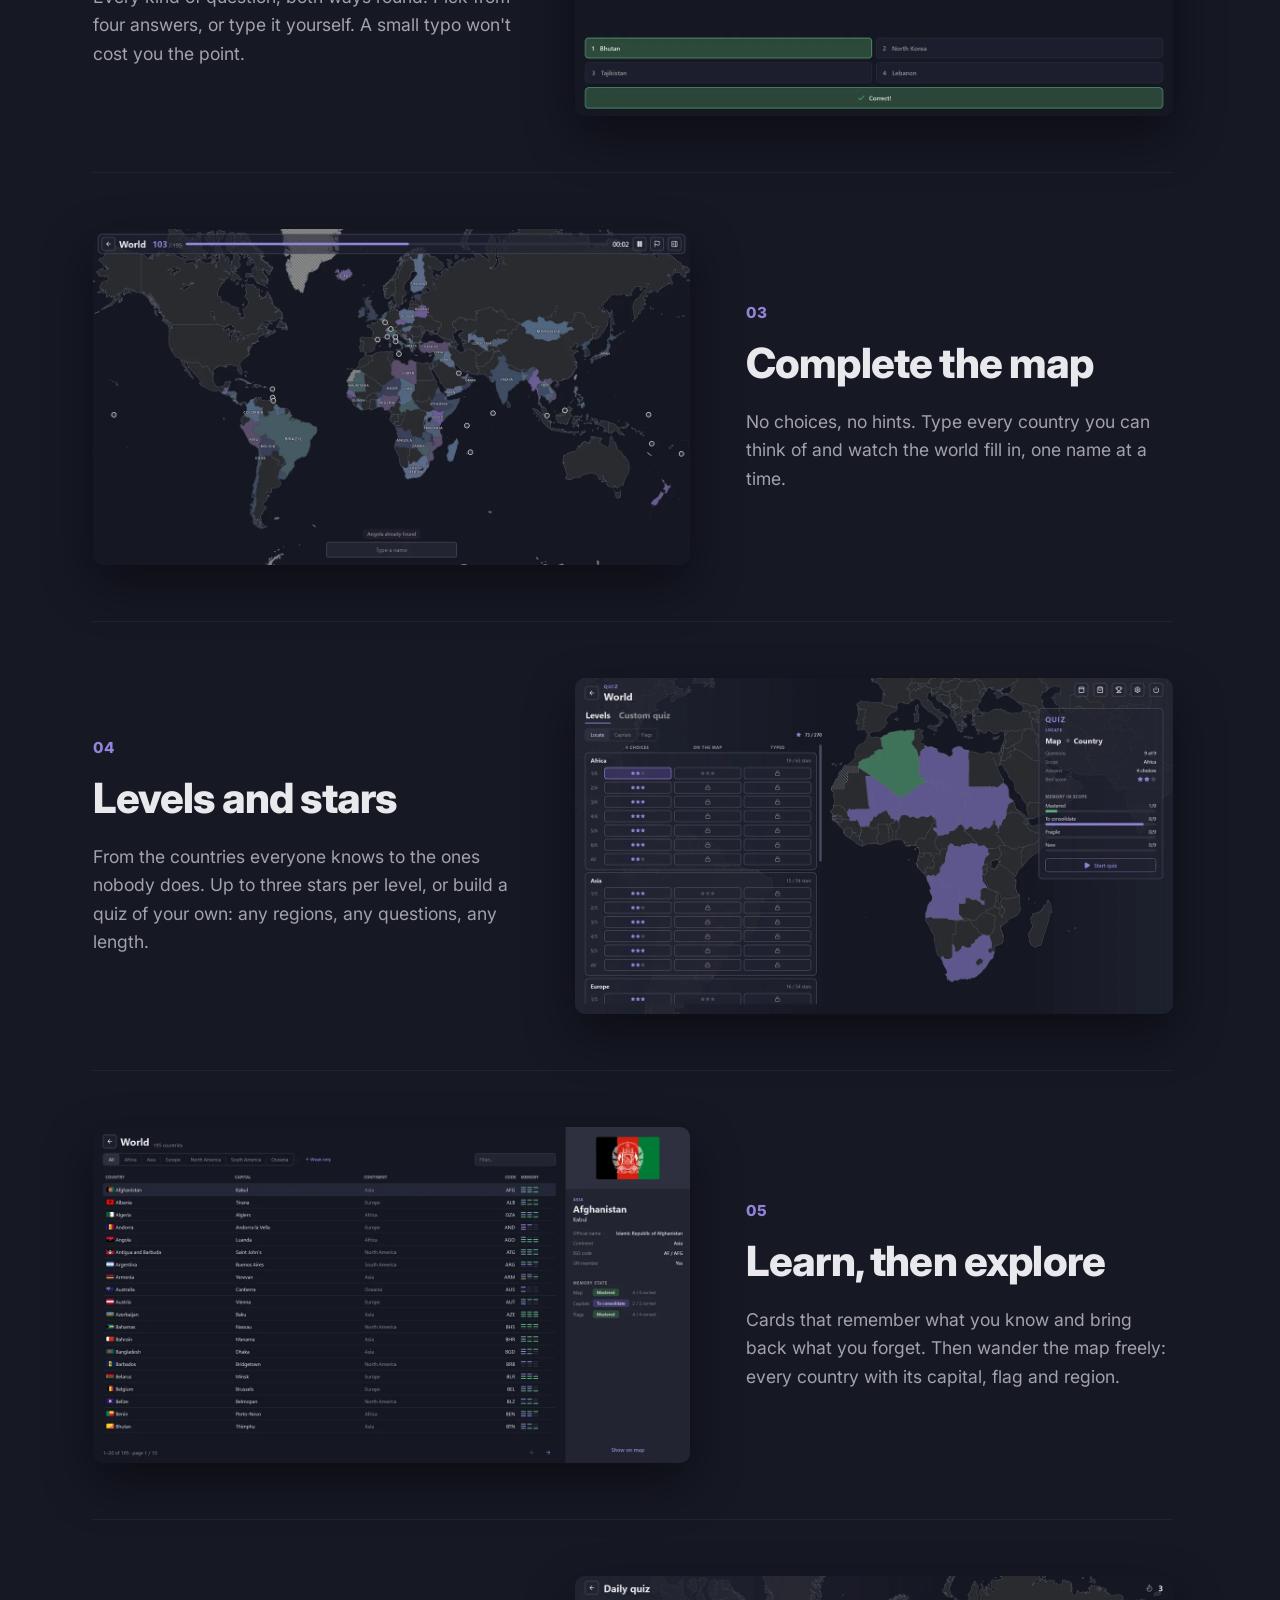
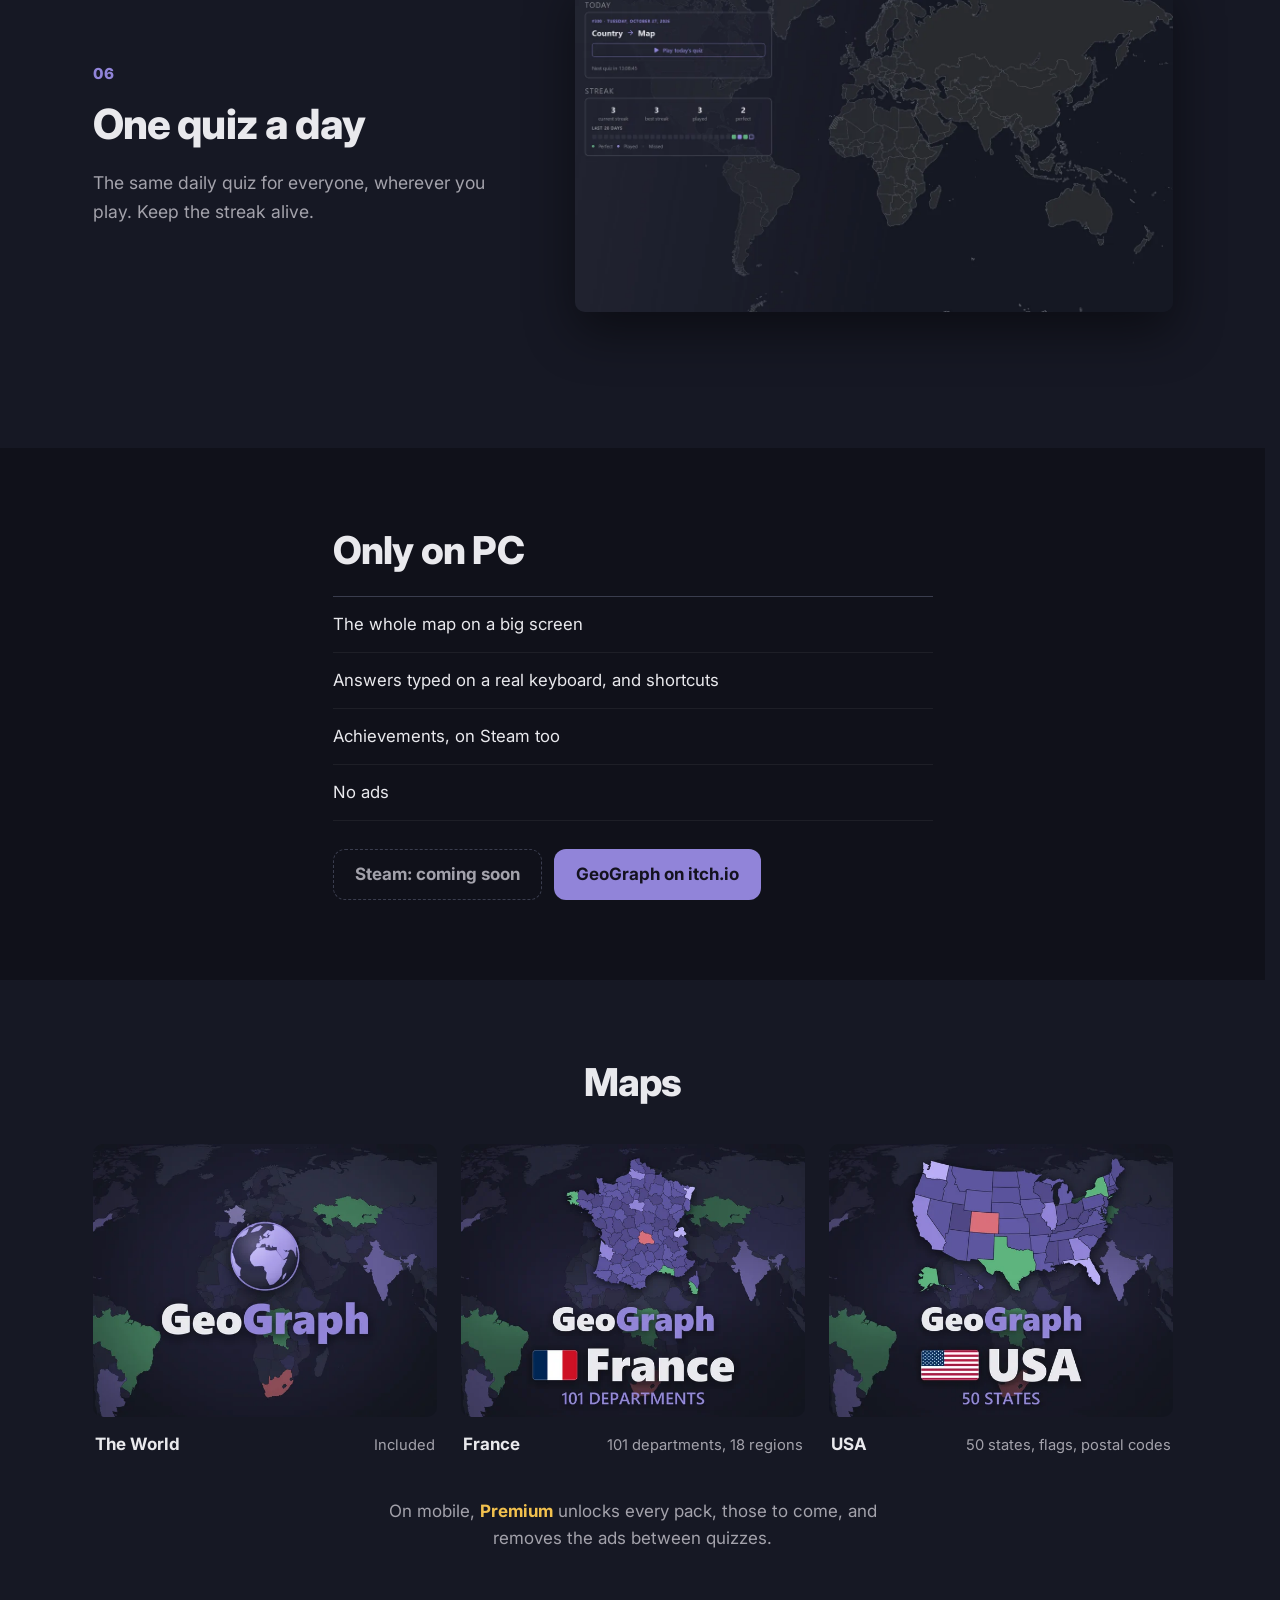
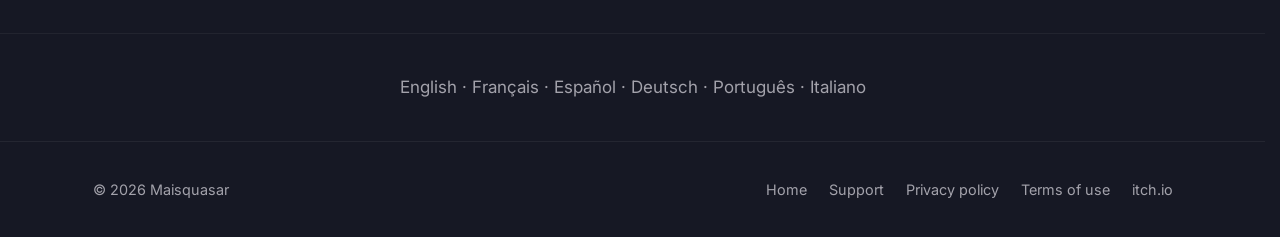
==== commit 1c1516c4: "[Fix] Phone screenshots: version in their links, so browsers drop the old cached ones" ====
--- a/index.html
+++ b/index.html
@@ -100,7 +100,7 @@
     <div class="wrap">
       <article class="row">
         <figure>
-          <img class="v-phone" src="assets/img/shots/phone_map.webp" alt="Map quiz on a phone: find Jamaica" width="480" height="959" loading="lazy">
+          <img class="v-phone" src="assets/img/shots/phone_map.webp?v=2" alt="Map quiz on a phone: find Mozambique" width="480" height="947" loading="lazy">
           <img class="v-pc" src="assets/img/shots/pc_map.webp" alt="Map quiz on PC" width="1280" height="720" loading="lazy">
         </figure>
         <div>
@@ -111,7 +111,7 @@
       </article>
       <article class="row">
         <figure>
-          <img class="v-phone" src="assets/img/shots/phone_flag.webp" alt="Flag question answered right on a phone" width="480" height="959" loading="lazy">
+          <img class="v-phone" src="assets/img/shots/phone_flag.webp?v=2" alt="Flag question answered right on a phone" width="480" height="947" loading="lazy">
           <img class="v-pc" src="assets/img/shots/pc_flag.webp" alt="Flag question on PC" width="1280" height="720" loading="lazy">
         </figure>
         <div>
@@ -122,7 +122,7 @@
       </article>
       <article class="row">
         <figure>
-          <img class="v-phone" src="assets/img/shots/phone_complete.webp" alt="Complete the map on a phone" width="480" height="959" loading="lazy">
+          <img class="v-phone" src="assets/img/shots/phone_complete.webp?v=2" alt="Complete the map on a phone" width="480" height="947" loading="lazy">
           <img class="v-pc" src="assets/img/shots/pc_complete.webp" alt="Complete the map on PC, about half of the world found" width="1280" height="720" loading="lazy">
         </figure>
         <div>
@@ -133,7 +133,7 @@
       </article>
       <article class="row">
         <figure>
-          <img class="v-phone" src="assets/img/shots/phone_levels.webp" alt="Levels and their stars on a phone" width="480" height="959" loading="lazy">
+          <img class="v-phone" src="assets/img/shots/phone_levels.webp?v=2" alt="Levels and their stars on a phone" width="480" height="947" loading="lazy">
           <img class="v-pc" src="assets/img/shots/pc_levels.webp" alt="Levels and their stars on PC" width="1280" height="720" loading="lazy">
         </figure>
         <div>
@@ -144,7 +144,7 @@
       </article>
       <article class="row">
         <figure>
-          <img class="v-phone" src="assets/img/shots/phone_learn.webp" alt="Learn cards on a phone" width="480" height="959" loading="lazy">
+          <img class="v-phone" src="assets/img/shots/phone_learn.webp?v=2" alt="Learn list of every country and what you know of it, on a phone" width="480" height="947" loading="lazy">
           <img class="v-pc" src="assets/img/shots/pc_learn.webp" alt="Learn cards on PC" width="1280" height="720" loading="lazy">
         </figure>
         <div>
@@ -155,7 +155,7 @@
       </article>
       <article class="row">
         <figure>
-          <img class="v-phone" src="assets/img/shots/phone_daily.webp" alt="Daily quiz on a phone" width="480" height="959" loading="lazy">
+          <img class="v-phone" src="assets/img/shots/phone_daily.webp?v=2" alt="Daily quiz on a phone" width="480" height="947" loading="lazy">
           <img class="v-pc" src="assets/img/shots/pc_daily.webp" alt="Daily quiz on PC" width="1280" height="720" loading="lazy">
         </figure>
         <div>
--- a/assets/css/style.css
+++ b/assets/css/style.css
@@ -149,6 +149,7 @@
 
 .contact-card { background: linear-gradient(135deg, var(--primary-dim), var(--card)); border-radius: var(--radius); padding: 28px; margin: 32px 0; }
 .contact-card p { margin: 0 0 16px; }
+.contact-card p.contact-mail { margin: 16px 0 0; color: var(--text-dim); font-size: 0.95rem; }
 .btn { display: inline-block; padding: 12px 22px; border-radius: 12px; background: var(--primary); color: #14121f; font-weight: 700; text-decoration: none; }
 .btn:hover { background: var(--primary-light); color: #14121f; }
 
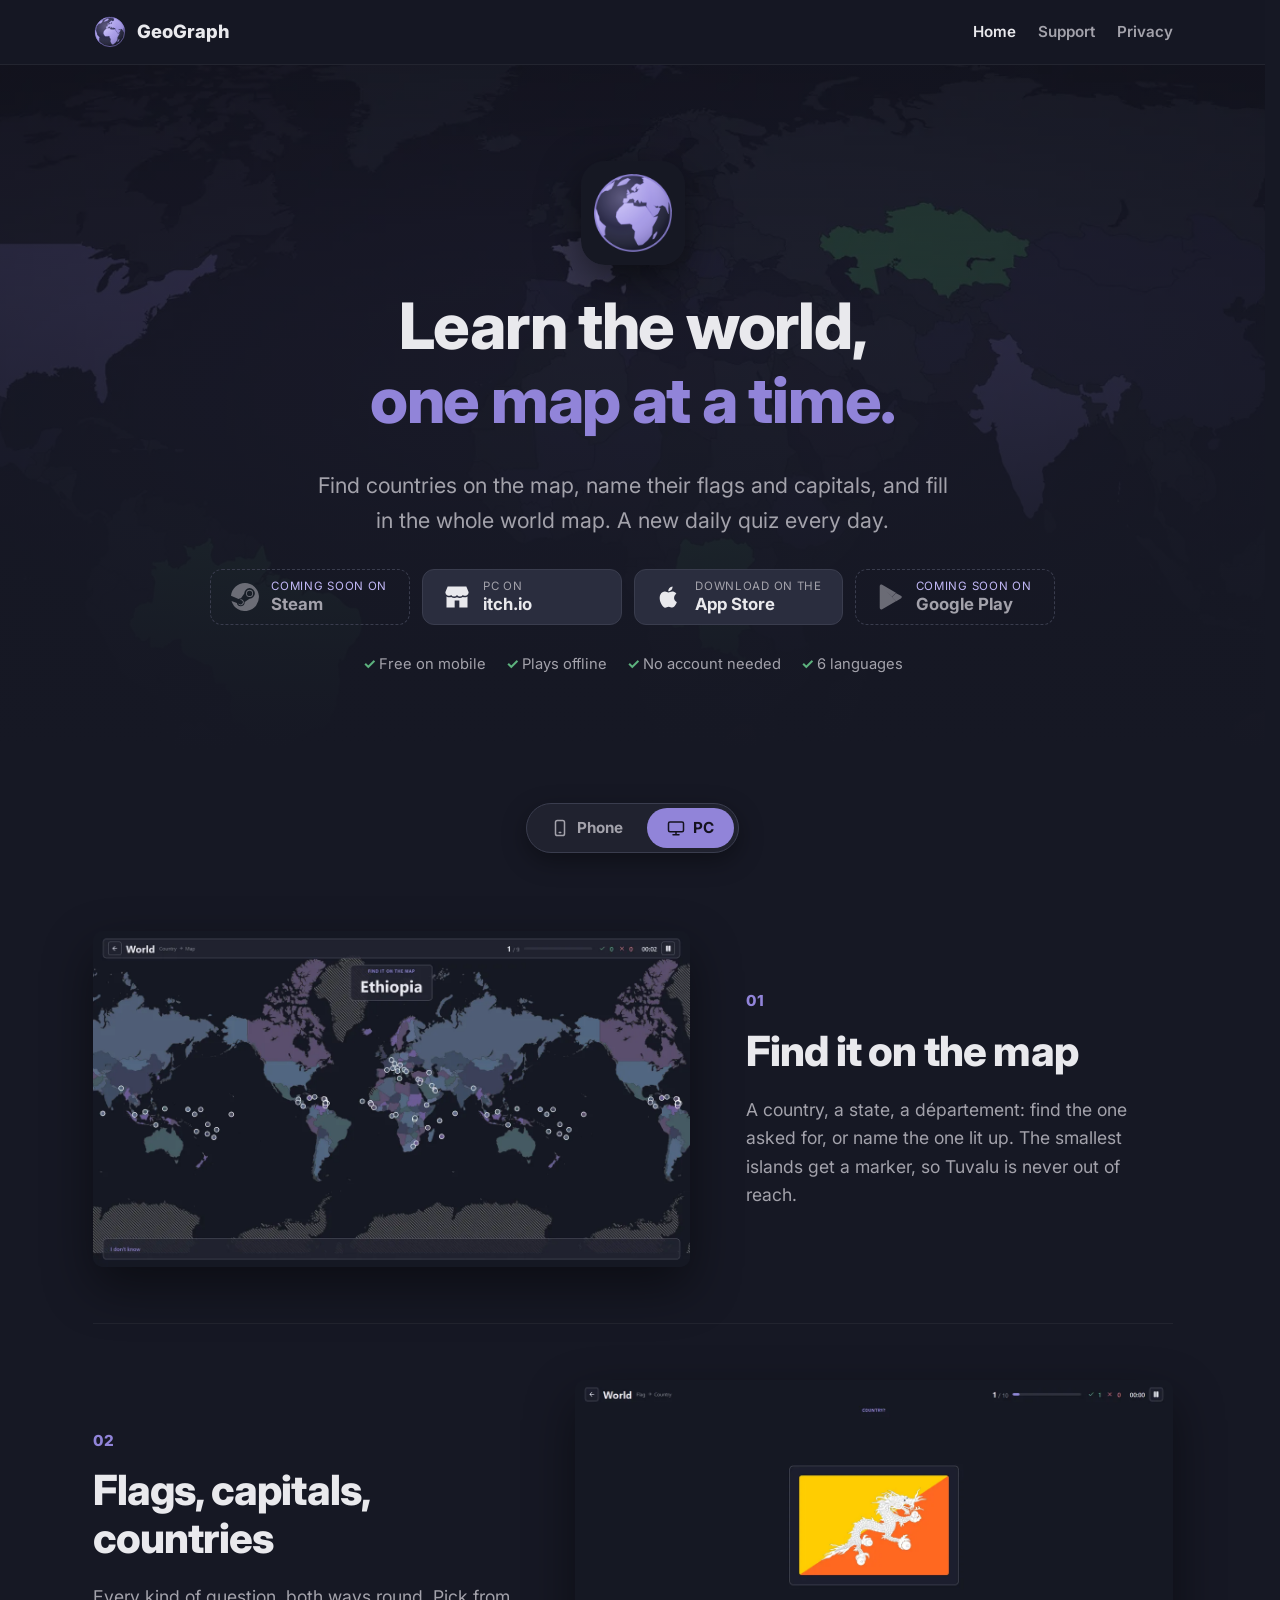
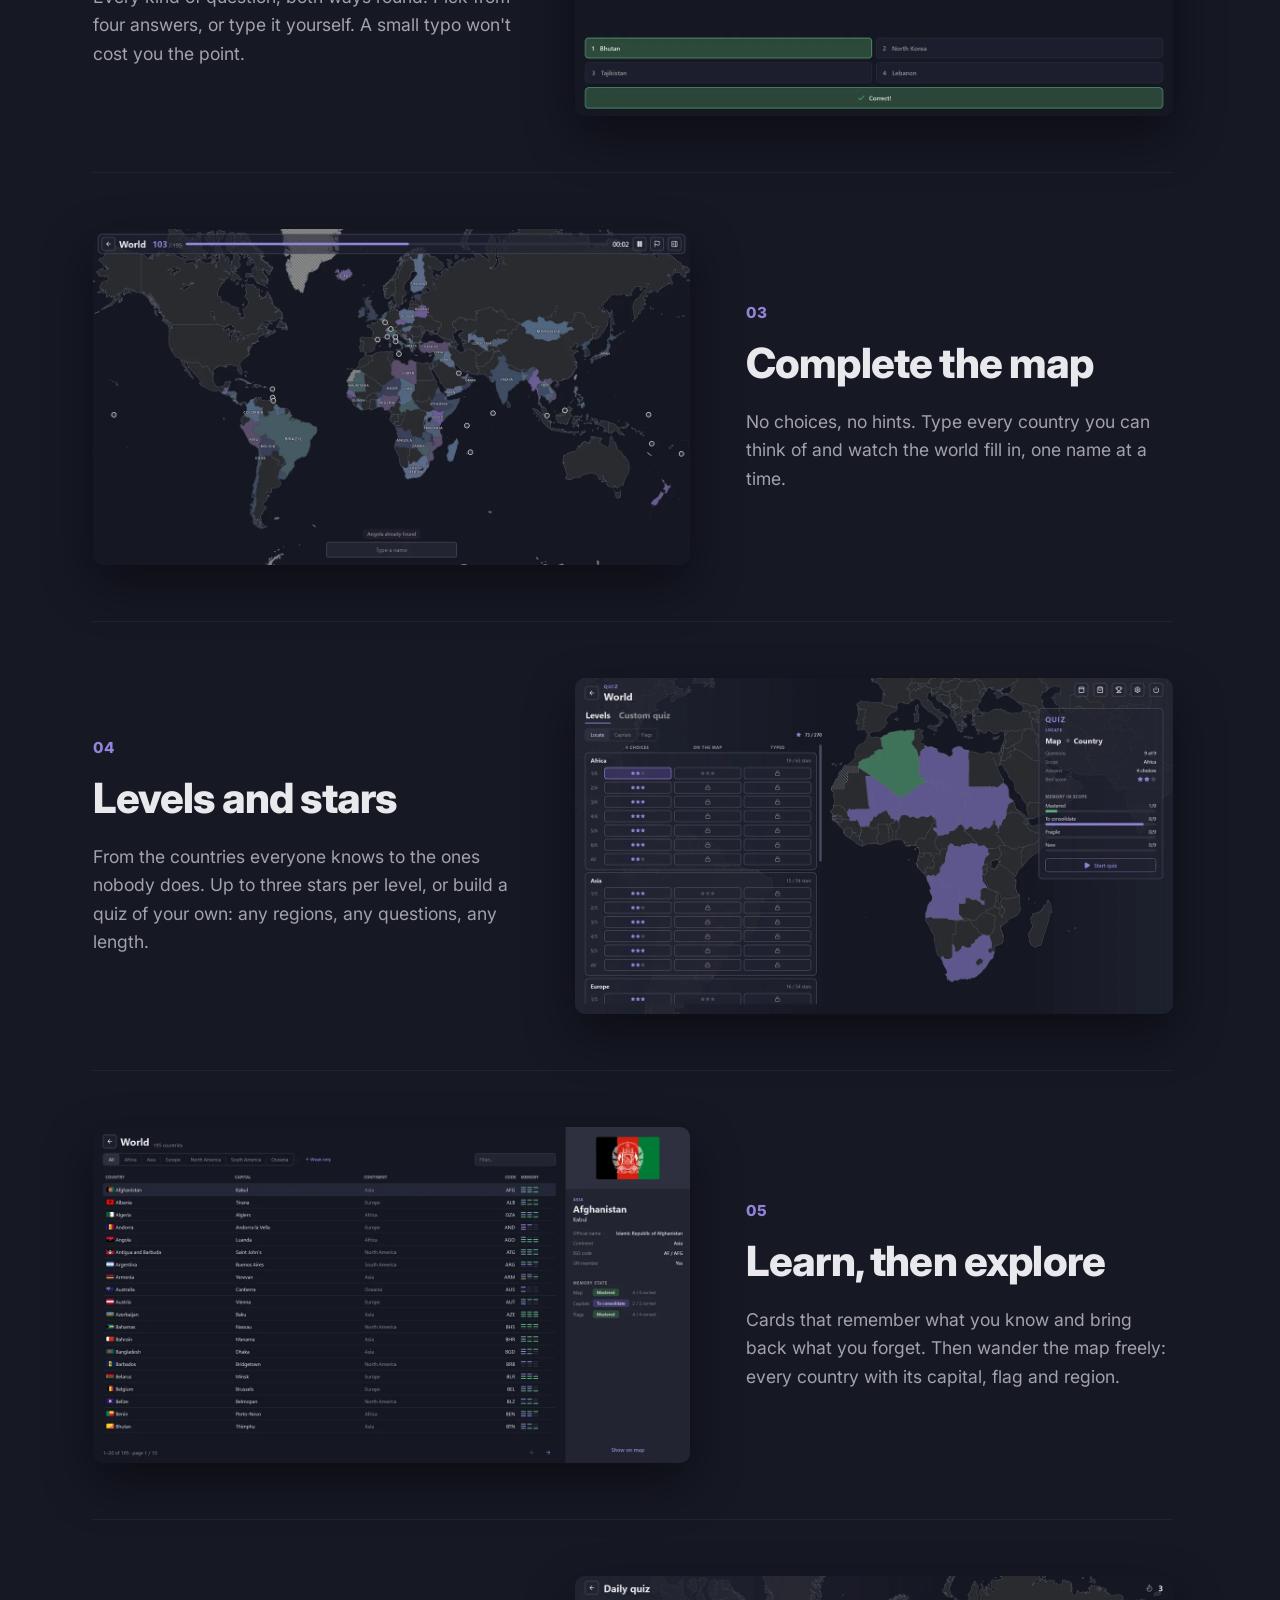
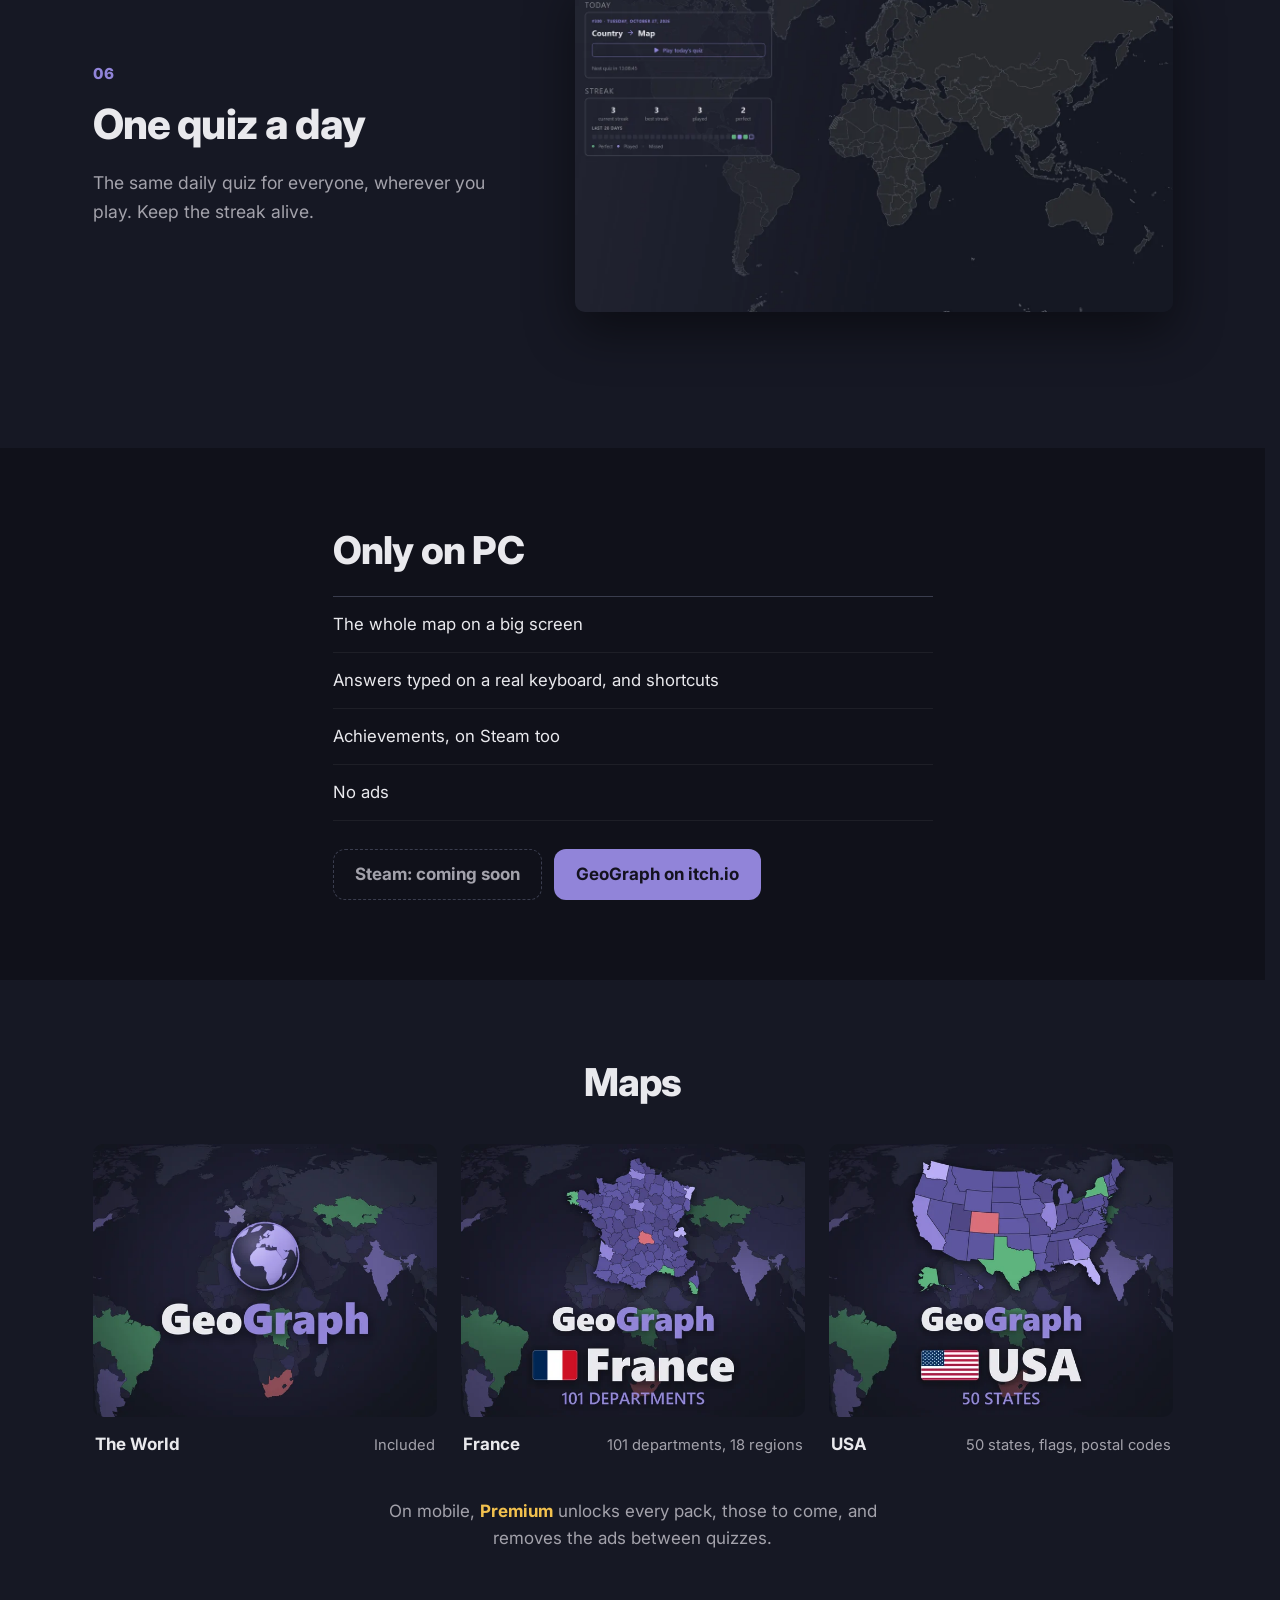
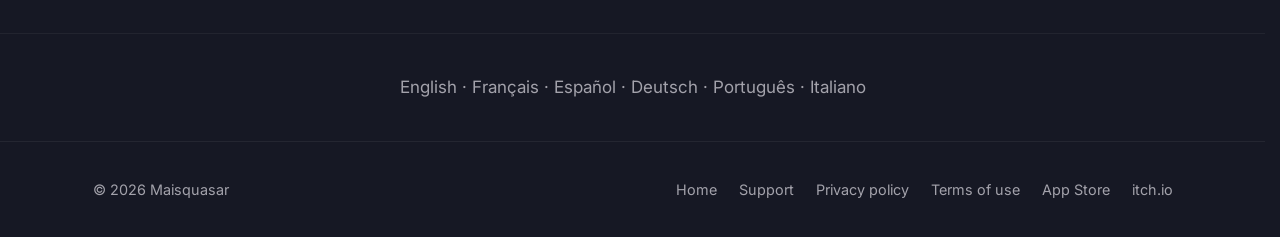
==== commit c24705d4: "[Add] App Store link, live in platforms.json and in the HTML of every page" ====
--- a/index.html
+++ b/index.html
@@ -60,9 +60,9 @@
       <h1>Learn the world,<br><span class="accent">one map at a time.</span></h1>
       <p class="lead">Find countries on the map, name their flags and capitals, and fill in the whole world map. A new daily quiz every day.</p>
       <div class="stores">
-        <a class="store-btn soon" data-platform="appstore" aria-disabled="true">
+        <a class="store-btn" data-platform="appstore" href="https://apps.apple.com/app/id6832509680">
           <svg viewBox="0 0 24 24" aria-hidden="true"><path d="M16.37 12.6c-.02-2.3 1.88-3.4 1.96-3.46-1.07-1.56-2.73-1.78-3.32-1.8-1.41-.14-2.76.83-3.48.83-.72 0-1.82-.81-3-.79-1.54.02-2.96.9-3.76 2.28-1.6 2.78-.41 6.9 1.15 9.16.76 1.1 1.67 2.34 2.86 2.3 1.15-.05 1.58-.74 2.97-.74 1.38 0 1.77.74 2.98.72 1.23-.02 2.01-1.12 2.76-2.23.87-1.28 1.23-2.52 1.25-2.58-.03-.01-2.4-.92-2.42-3.65zM14.1 5.86c.63-.77 1.06-1.83.94-2.89-.91.04-2.01.61-2.67 1.37-.58.67-1.1 1.76-.96 2.8 1.02.08 2.06-.52 2.69-1.28z"/></svg>
-          <span><small data-soon="Coming soon on" data-live="Download on the">Coming soon on</small><strong>App Store</strong></span>
+          <span><small data-soon="Coming soon on" data-live="Download on the">Download on the</small><strong>App Store</strong></span>
         </a>
         <a class="store-btn soon" data-platform="googleplay" aria-disabled="true">
           <svg viewBox="0 0 24 24" aria-hidden="true"><path d="M3.6 1.8c-.3.3-.4.7-.4 1.2v18c0 .5.1.9.4 1.2l.1.1L13.8 12.2v-.2L3.7 1.7l-.1.1zm13.6 13.8-3.4-3.4v-.2l3.4-3.4.1.1 4 2.3c1.1.6 1.1 1.7 0 2.3l-4 2.3h-.1zm-.1.1L13.7 12.3 3.6 22.3c.4.4 1 .4 1.7.1l11.8-6.7M17.1 8.3 5.3 1.6c-.7-.4-1.3-.3-1.7.1l10.1 10.1 3.4-3.5z"/></svg>
@@ -177,7 +177,7 @@
           <li>Portrait or landscape, one thumb</li>
           <li>Free to play, Premium to remove the ads</li>
         </ul>
-        <p class="avail" data-mobile-avail>iPhone, iPad and Android. Coming soon.</p>
+        <p class="avail" data-mobile-avail>On the App Store. Coming soon on Google Play.</p>
       </div>
       <div class="v-pc">
         <h2>Only on PC</h2>
@@ -231,7 +231,7 @@
       <a href="support.html">Support</a>
       <a href="privacy.html">Privacy policy</a>
       <a href="terms.html">Terms of use</a>
-      <a data-platform="appstore" data-hide-soon hidden>App Store</a>
+      <a data-platform="appstore" data-hide-soon href="https://apps.apple.com/app/id6832509680">App Store</a>
       <a data-platform="googleplay" data-hide-soon hidden>Google Play</a>
       <a data-platform="steam" data-hide-soon hidden>Steam</a>
       <a data-platform="itch" data-hide-soon href="https://maisquasar.itch.io/geograph">itch.io</a>
